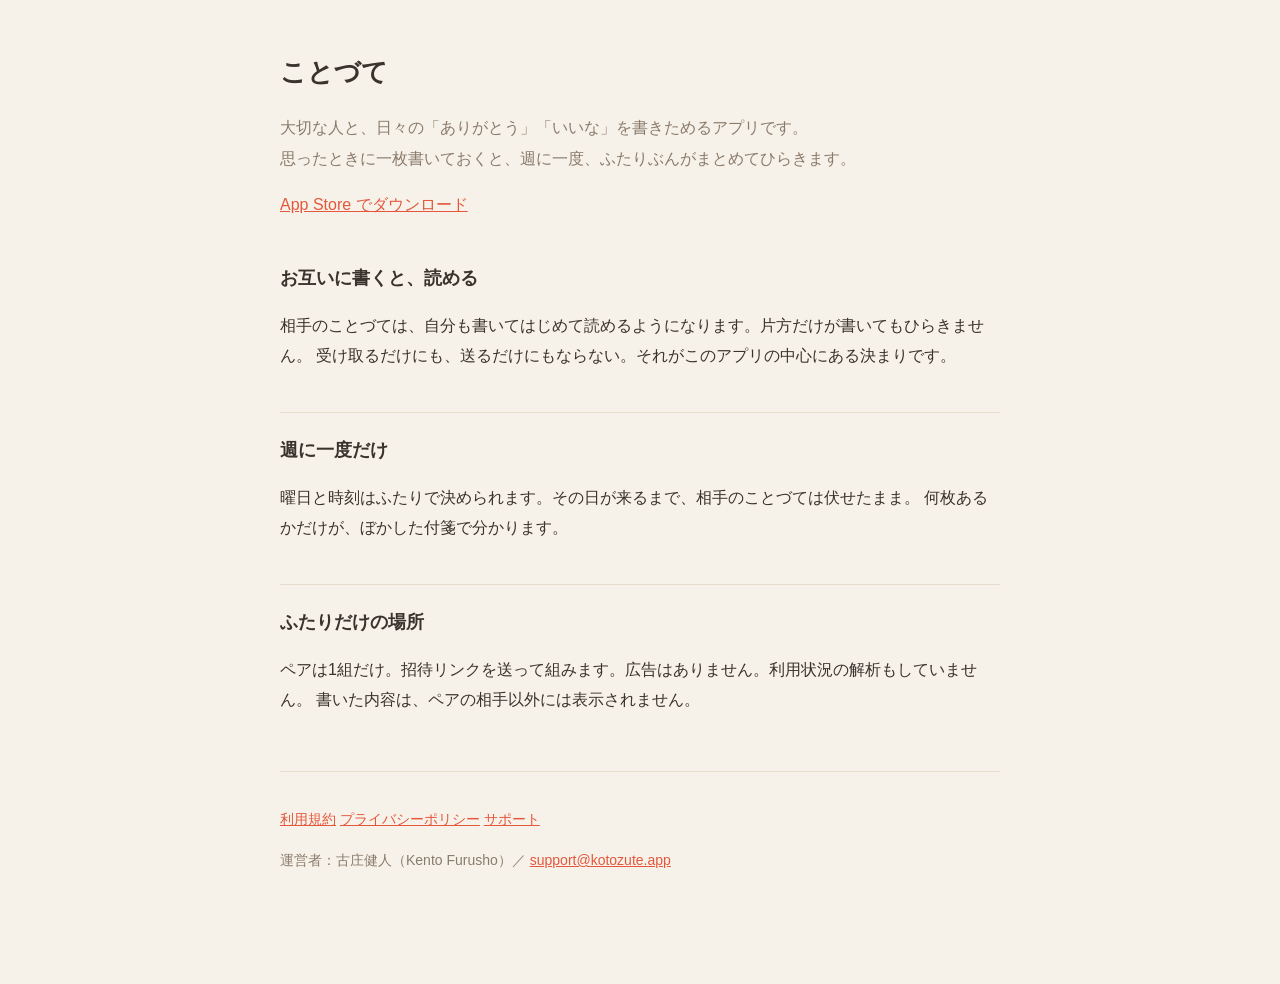
==== web/index.html @ 97d70b20 "トップページを置く ルートに置くものが無く、404 が中身も Content-Type も空で返っていた。 ブラウザはこれを表示できず、ファイルとしてダウンロードしようとする。  Co-Authore" ====
<!DOCTYPE html>
<html lang="ja">
<head>
<meta charset="utf-8">
<meta name="viewport" content="width=device-width, initial-scale=1">
<title>ことづて｜大切な人とありがとうをためよう</title>
<meta name="description" content="大切な人と、日々の「ありがとう」を書きためるアプリ。週に一度のオープンで、ふたりぶんがまとめてひらきます。">
<link rel="stylesheet" href="style.css">
</head>
<body>
<main>

<h1>ことづて</h1>

<p class="lead">
大切な人と、日々の「ありがとう」「いいな」を書きためるアプリです。<br>
思ったときに一枚書いておくと、週に一度、ふたりぶんがまとめてひらきます。
</p>

<p><a href="https://apps.apple.com/jp/app/id6807755962">App Store でダウンロード</a></p>

<h2>お互いに書くと、読める</h2>
<p>
相手のことづては、自分も書いてはじめて読めるようになります。片方だけが書いてもひらきません。
受け取るだけにも、送るだけにもならない。それがこのアプリの中心にある決まりです。
</p>

<h2>週に一度だけ</h2>
<p>
曜日と時刻はふたりで決められます。その日が来るまで、相手のことづては伏せたまま。
何枚あるかだけが、ぼかした付箋で分かります。
</p>

<h2>ふたりだけの場所</h2>
<p>
ペアは1組だけ。招待リンクを送って組みます。広告はありません。利用状況の解析もしていません。
書いた内容は、ペアの相手以外には表示されません。
</p>

<footer>
<p>
<a href="/terms">利用規約</a>
<a href="/privacy">プライバシーポリシー</a>
<a href="/support">サポート</a>
</p>
<p>運営者：古庄健人（Kento Furusho）／ <a href="mailto:support@kotozute.app">support@kotozute.app</a></p>
</footer>

</main>
</body>
</html>
---- web/style.css ----
/* ことづての法務ページ。アプリの見た目に合わせた最小限の体裁。 */
:root {
  --bg: #f7f2e9;
  --ink: #3a322c;
  --ink-soft: #8a7b6c;
  --accent: #e4573d;
  --line: #e7ddcd;
}
* { box-sizing: border-box; }
body {
  margin: 0;
  padding: 48px 20px 96px;
  background: var(--bg);
  color: var(--ink);
  font-family: -apple-system, BlinkMacSystemFont, "Hiragino Sans", "Noto Sans JP", sans-serif;
  line-height: 1.9;
  font-size: 16px;
}
main { max-width: 720px; margin: 0 auto; }
a { color: var(--accent); }
h1 { font-size: 26px; margin: 0 0 8px; }
h2 { font-size: 18px; margin: 40px 0 12px; padding-top: 20px; border-top: 1px solid var(--line); }
h2:first-of-type { border-top: 0; padding-top: 0; }
.updated { color: var(--ink-soft); font-size: 14px; margin: 0 0 32px; }
.lead { color: var(--ink-soft); }
ul, ol { padding-left: 1.4em; }
li { margin-bottom: 6px; }
table { width: 100%; border-collapse: collapse; margin: 12px 0; font-size: 15px; }
th, td { text-align: left; padding: 10px 8px; border-bottom: 1px solid var(--line); vertical-align: top; }
th { color: var(--ink-soft); font-weight: 600; white-space: nowrap; }
.note { background: #fffdf8; border: 1px solid var(--line); border-radius: 10px; padding: 16px 18px; margin: 20px 0; }
footer { margin-top: 56px; padding-top: 20px; border-top: 1px solid var(--line); color: var(--ink-soft); font-size: 14px; }
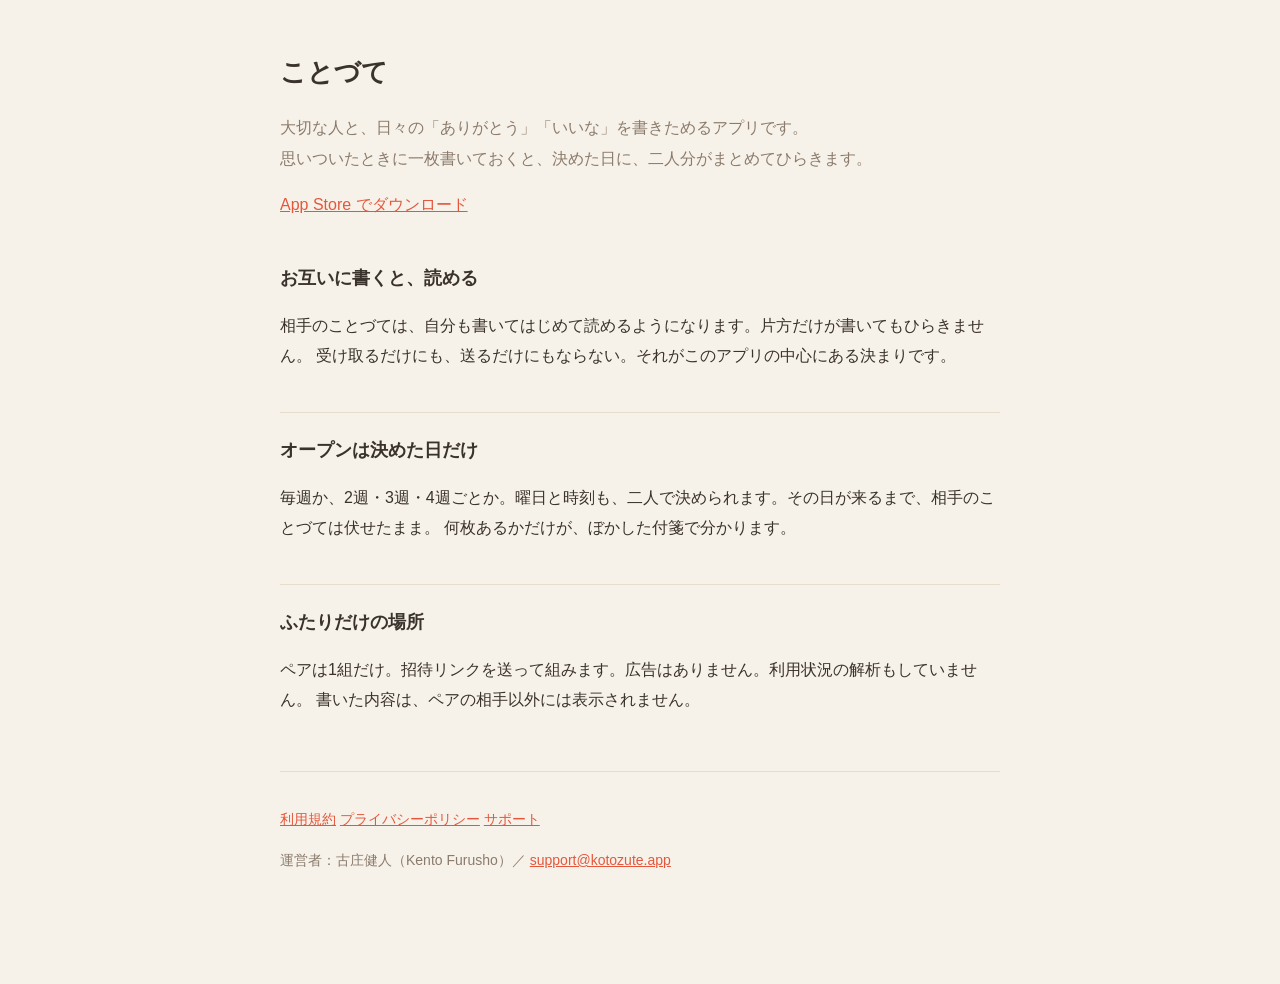
==== commit 41d834ad: "オープンの周期を週単位で選べるようにする（1〜4週） - ペアに openIntervalWeeks を持たせ、PATCH /pair で 1〜4 を受け付ける。無いペアは毎週 - バッチは、前回のオ" ====
--- a/web/index.html
+++ b/web/index.html
@@ -4,7 +4,7 @@
 <meta charset="utf-8">
 <meta name="viewport" content="width=device-width, initial-scale=1">
 <title>ことづて｜大切な人とありがとうをためよう</title>
-<meta name="description" content="大切な人と、日々の「ありがとう」を書きためるアプリ。週に一度のオープンで、ふたりぶんがまとめてひらきます。">
+<meta name="description" content="大切な人と、日々の「ありがとう」を書きためるアプリ。決めた日のオープンで、二人分がまとめてひらきます。">
 <link rel="stylesheet" href="style.css">
 </head>
 <body>
@@ -14,7 +14,7 @@
 
 <p class="lead">
 大切な人と、日々の「ありがとう」「いいな」を書きためるアプリです。<br>
-思ったときに一枚書いておくと、週に一度、ふたりぶんがまとめてひらきます。
+思いついたときに一枚書いておくと、決めた日に、二人分がまとめてひらきます。
 </p>
 
 <p><a href="https://apps.apple.com/jp/app/id6807755962">App Store でダウンロード</a></p>
@@ -25,9 +25,9 @@
 受け取るだけにも、送るだけにもならない。それがこのアプリの中心にある決まりです。
 </p>
 
-<h2>週に一度だけ</h2>
+<h2>オープンは決めた日だけ</h2>
 <p>
-曜日と時刻はふたりで決められます。その日が来るまで、相手のことづては伏せたまま。
+毎週か、2週・3週・4週ごとか。曜日と時刻も、二人で決められます。その日が来るまで、相手のことづては伏せたまま。
 何枚あるかだけが、ぼかした付箋で分かります。
 </p>
 
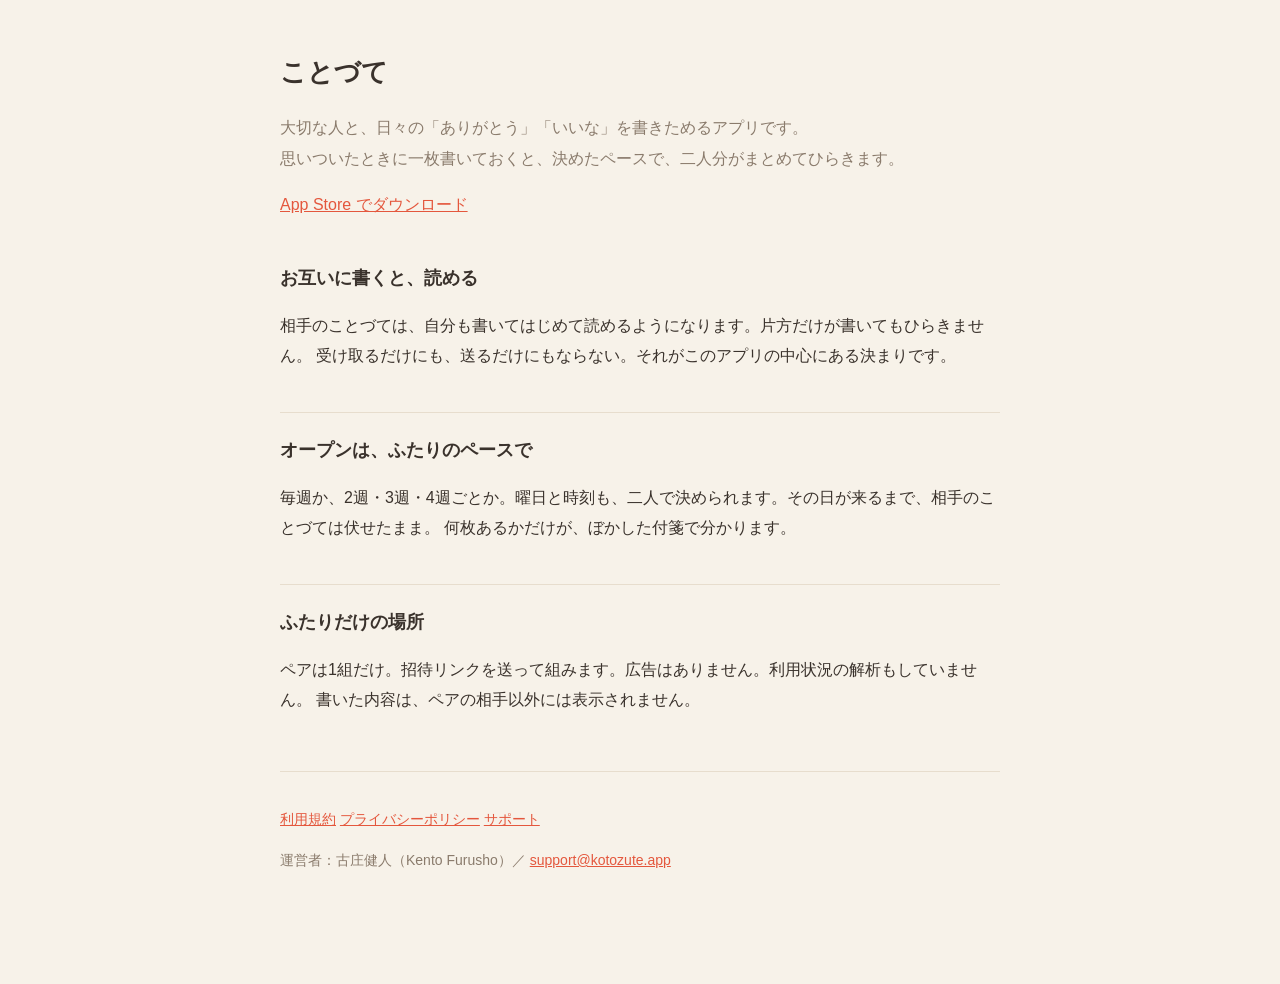
==== commit b60906c6: "「決めた日」を「ふたりのペース」「決めたペース」に直す 周期を選べるようになったので、日にちより間隔のニュアンスにする。 プライバシーポリシーは改まった文なので「定期的に」。  Co-Authored" ====
--- a/web/index.html
+++ b/web/index.html
@@ -4,7 +4,7 @@
 <meta charset="utf-8">
 <meta name="viewport" content="width=device-width, initial-scale=1">
 <title>ことづて｜大切な人とありがとうをためよう</title>
-<meta name="description" content="大切な人と、日々の「ありがとう」を書きためるアプリ。決めた日のオープンで、二人分がまとめてひらきます。">
+<meta name="description" content="大切な人と、日々の「ありがとう」を書きためるアプリ。決めたペースで、二人分がまとめてひらきます。">
 <link rel="stylesheet" href="style.css">
 </head>
 <body>
@@ -14,7 +14,7 @@
 
 <p class="lead">
 大切な人と、日々の「ありがとう」「いいな」を書きためるアプリです。<br>
-思いついたときに一枚書いておくと、決めた日に、二人分がまとめてひらきます。
+思いついたときに一枚書いておくと、決めたペースで、二人分がまとめてひらきます。
 </p>
 
 <p><a href="https://apps.apple.com/jp/app/id6807755962">App Store でダウンロード</a></p>
@@ -25,7 +25,7 @@
 受け取るだけにも、送るだけにもならない。それがこのアプリの中心にある決まりです。
 </p>
 
-<h2>オープンは決めた日だけ</h2>
+<h2>オープンは、ふたりのペースで</h2>
 <p>
 毎週か、2週・3週・4週ごとか。曜日と時刻も、二人で決められます。その日が来るまで、相手のことづては伏せたまま。
 何枚あるかだけが、ぼかした付箋で分かります。
